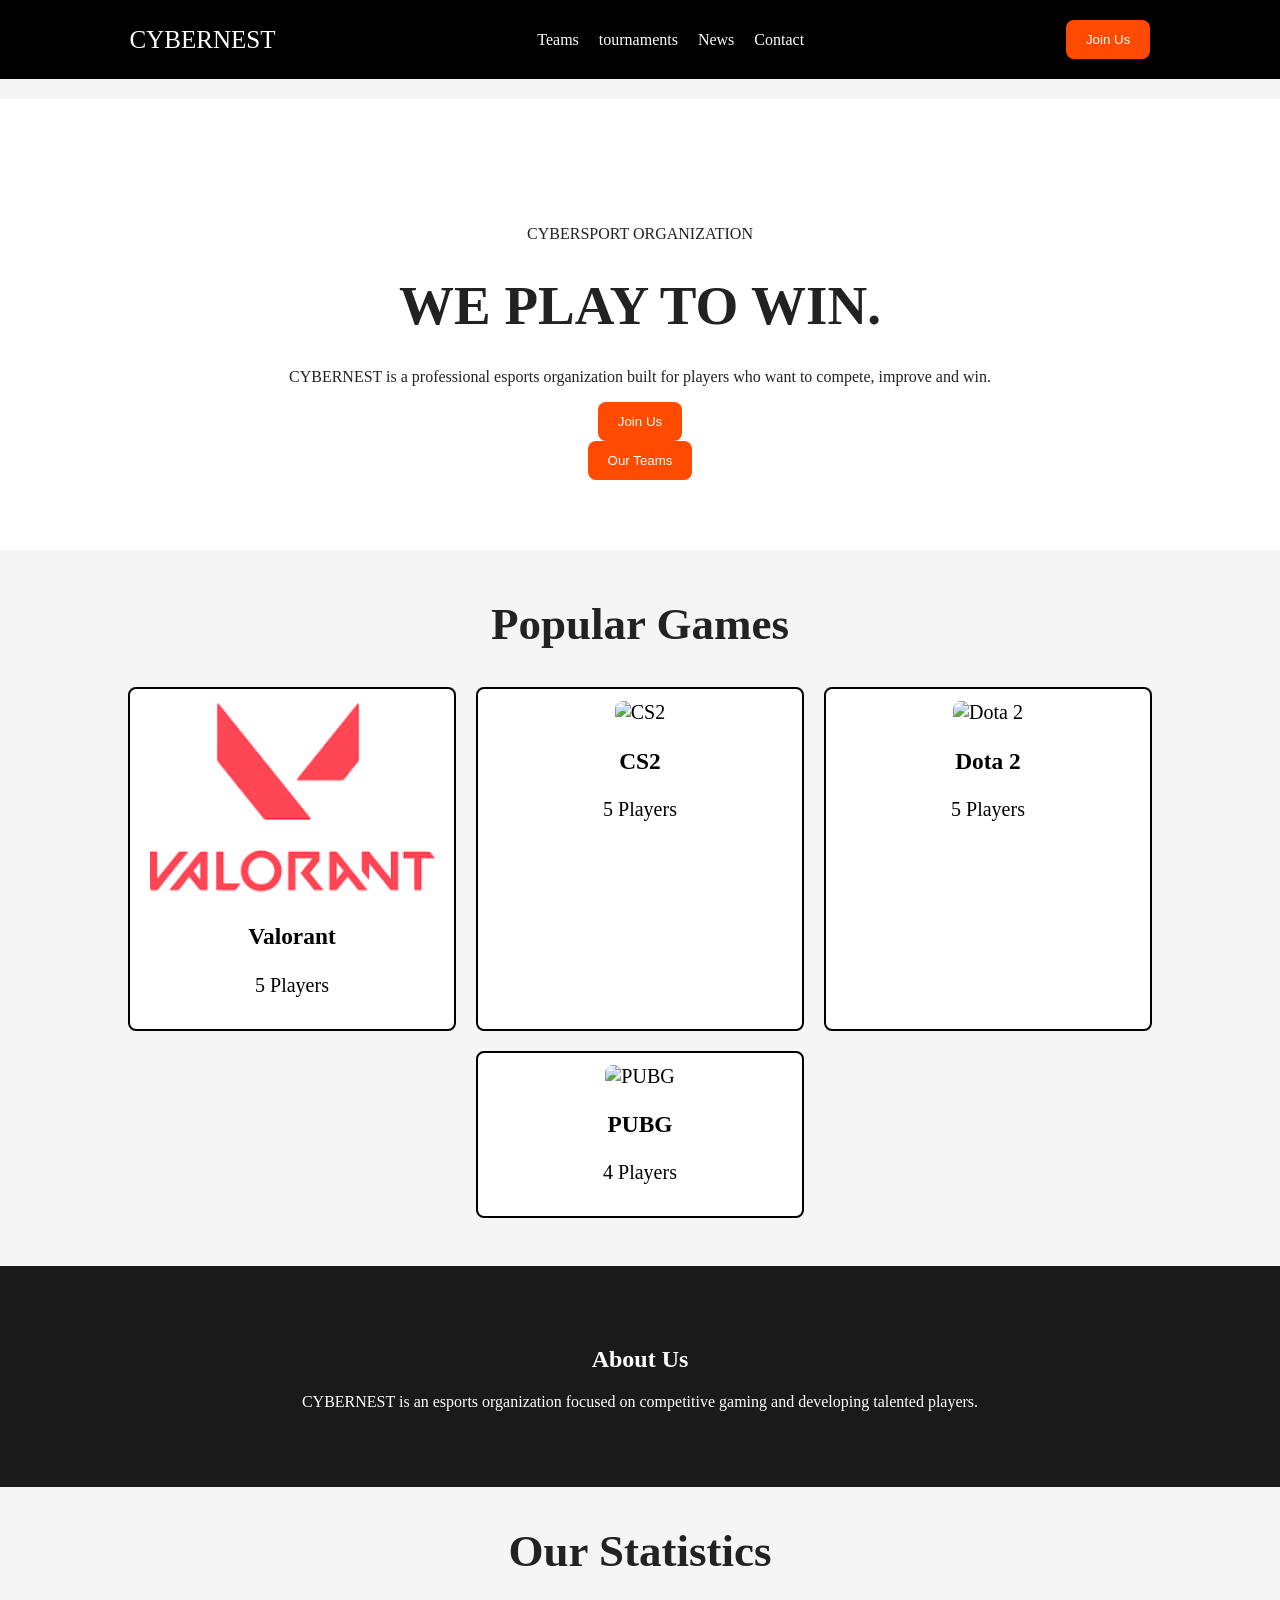
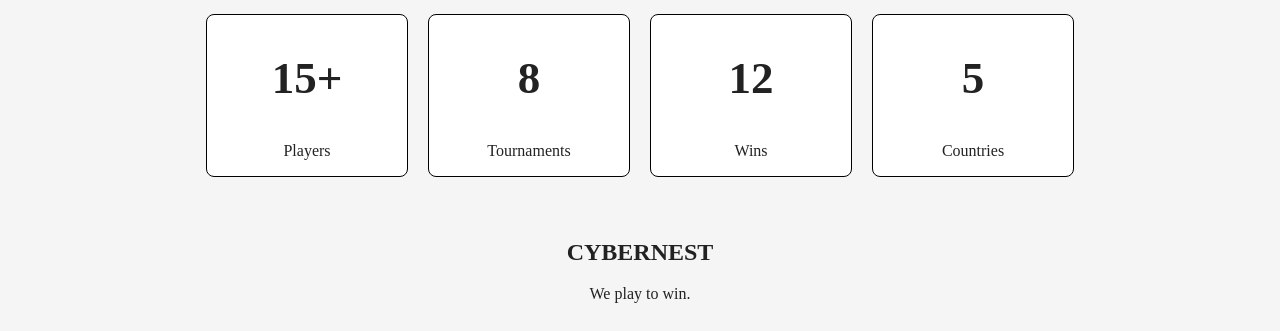
==== index.html @ b0284f23 "Add files via upload" ====
<!DOCTYPE html>
<html lang="en">

<head>
    <meta charset="UTF-8">
    <meta name="viewport" content="width=device-width, initial-scale=1.0">
    <title>Document</title>
    <link rel="stylesheet" href="/style.css">
    <link rel="stylesheet" href="https://unpkg.com/aos@2.3.1/dist/aos.css">
</head>

<body>
    <header>
        <a href="#home" class="logo" ><span>CYBER</span>NEST</a>
        <nav>
            <a href="/teams.html" >Teams</a>
            <a href="/tournaments.html" >tournaments</a>
            <a href="/news.html" >News</a>
            <a href="/contact.html" >Contact</a>
        </nav>
        <button class="" data-aos="fade-left">Join Us</button>
    </header>
    <main>
        <section class="hero">
            <div>
                <p>CYBERSPORT ORGANIZATION</p>
                <h1>WE PLAY TO WIN.</h1>
                <p> CYBERNEST is a professional esports organization built for players who want to compete, improve and
                    win. </p>
                <button>Join Us</button>
                <button>Our Teams</button>
            </div>
        </section>
        <section class="games">
            <h2>Popular Games</h2>
            <div class="cards">
                <div class="card">
                    <img src="[data-uri]"
                        alt="Valorant">
                    <h3>Valorant</h3>
                    <p>5 Players</p>
                </div>
                <div class="card"> <img
                        src="https://encrypted-tbn0.gstatic.com/images?q=tbn:ANd9GcQSjMYQryL0WUdTubtGE78YpEaG6FEXScgjTphgwYV8Vg&s=10"
                        alt="CS2">
                    <h3>CS2</h3>
                    <p>5 Players</p>
                </div>
                <div class="card"> <img
                        src="https://encrypted-tbn0.gstatic.com/images?q=tbn:ANd9GcTySUrcPOgkxTYENFWsx3AT09PerGdWp6yakh1ihdf8MA&s=10"
                        alt="Dota 2">
                    <h3>Dota 2</h3>
                    <p>5 Players</p>
                </div>
                <div class="card"> <img
                        src="https://encrypted-tbn0.gstatic.com/images?q=tbn:ANd9GcSKu2XfXbrg2F0AAH8K2RUBvZRhScwUN2TgKodjCMytjg&s"
                        alt="PUBG">
                    <h3>PUBG</h3>
                    <p>4 Players</p>
                </div>
            </div>
        </section>
        <section class="about">
            <h2>About Us</h2>
            <p> CYBERNEST is an esports organization focused on competitive gaming and developing talented players. </p>
        </section>
        <section class="statistics">
            <h2>Our Statistics</h2>
            <div class="stats">
                <div>
                    <h2>15+</h2>
                    <p>Players</p>
                </div>
                <div>
                    <h2>8</h2>
                    <p>Tournaments</p>
                </div>
                <div>
                    <h2>12</h2>
                    <p>Wins</p>
                </div>
                <div>
                    <h2>5</h2>
                    <p>Countries</p>
                </div>
            </div>
        </section>
    </main>
    <footer>
        <h2>CYBERNEST</h2>
        <p>We play to win.</p>
    </footer>
    <script src="https://unpkg.com/aos@2.3.1/dist/aos.js"></script>

<script>
    AOS.init();
</script>
</body>

</html>
---- style.css ----
body {
    margin: 0;
    padding: 0;
    background:#f5f5f5;
    color:#222;
}


header {
    display: flex;
    justify-content: space-between;
    align-items: center;
    margin-bottom: 20px;
    background:#000000;
    padding:20px 7%;
    Position: sticky ;
    top: 0;
    z-index: 1000;
}




.logo {
    color:white;
    font-size:25px;
    margin-left: 40px;
    text-decoration: none;
}

header button {
    margin-right: 40px;
}

nav {
    display: flex;
    gap: 20px;
}

nav a{
    color:white;
    text-decoration:none;
    transition:.3s;
}

nav a:hover{
    color:#ff4b00;
}


 button{
    background-color: #ff4b00;
    color:white;
    border:0;
    padding:12px 20px;
    border-radius:8px;
    transition:.3s;
}

button:hover{
    background-color: #000000;
    transform:translateY(-3px);
}


.hero{
    padding:70px 20px;
    background:white;
}

.hero div{
    display: flex;
    flex-direction: column;
    align-items: center;
    margin-top: 40px;

} 


.hero h1{
    font-size:55px;
    margin:15px 0;
}


.cards {
    display: flex;
    justify-content: center;
    flex-wrap: wrap;
    gap: 20px;
    color: #000000;
    font-size: 20px;
}

.card {
    width: 300px;
    text-align: center;
    border: 2px solid black;
    border-radius: 8px;
    padding: 12px;
    background:white;
    transition:.3s;
}


.card:hover{
    transform:translateY(-8px);
    border-color: black;
    box-shadow:0 5px 20px #ccc;
}

.card img {
    width: 95%;
    border-radius: 8px;
}

.games {
    margin-top: 48px;
    margin-bottom: 48px;
}


.games h2 {
    text-align: center;
    font-size:45px;

}


.about {
    text-align: center;
    padding:60px 20px;
    background:#1a1a1a;
    color: white;
}

.stats {
    display: flex;
    justify-content: center;
    gap: 20px;
}

.stats div {
    border: 1px solid black;
    width: 200px;
    text-align: center;
    border-radius: 8px;
    background:white;
    transition:.3s;
}

.stats div:hover{
    transform:translateY(-5px);
    border-color:#ff4b00;
}


.statistics h2 {
    text-align: center;
    font-size:45px;

}

footer {
    margin-top: 62px;
    margin-bottom: 28px;
    text-align: center; 
}
.team {
    text-align: center;
    padding: 60px 20px;
}

.team h1 {
    font-size: 50px;
}

.team0 {
    text-align: center;
    padding: 20px;
}
.team0 h2{
    font-size: 50px;
}

.teams {
    text-align: center;
    margin-bottom: 40px;
}
.tournaments .card {
    width: 280px;
    padding: 25px;
}
.featured {
    margin: 20px auto 50px;
    padding: 40px;
    max-width: 900px;
    text-align: center;
    background: #1a1a1a;
    color: white;
    border-radius: 8px;
}
.news .card {
    width: 300px;
}

.news .card img {
    height: 180px;
    object-fit: cover;
}

.contact {
    display: flex;
    justify-content: center;
    gap: 50px;
    padding: 40px 20px;
}

.contact-info {
    width: 350px;
    padding: 30px;
    background: white;
    border: 1px solid black;
    border-radius: 8px;
}

form {
    display: flex;
    flex-direction: column;
    gap: 15px;
    width: 400px;
}

form input,
form textarea {
    padding: 15px;
    border: 1px solid #999;
    border-radius: 8px;
    font-size: 16px;
}

form textarea {
    height: 150px;
    resize: none;
}

form button {
    width: 150px;
}
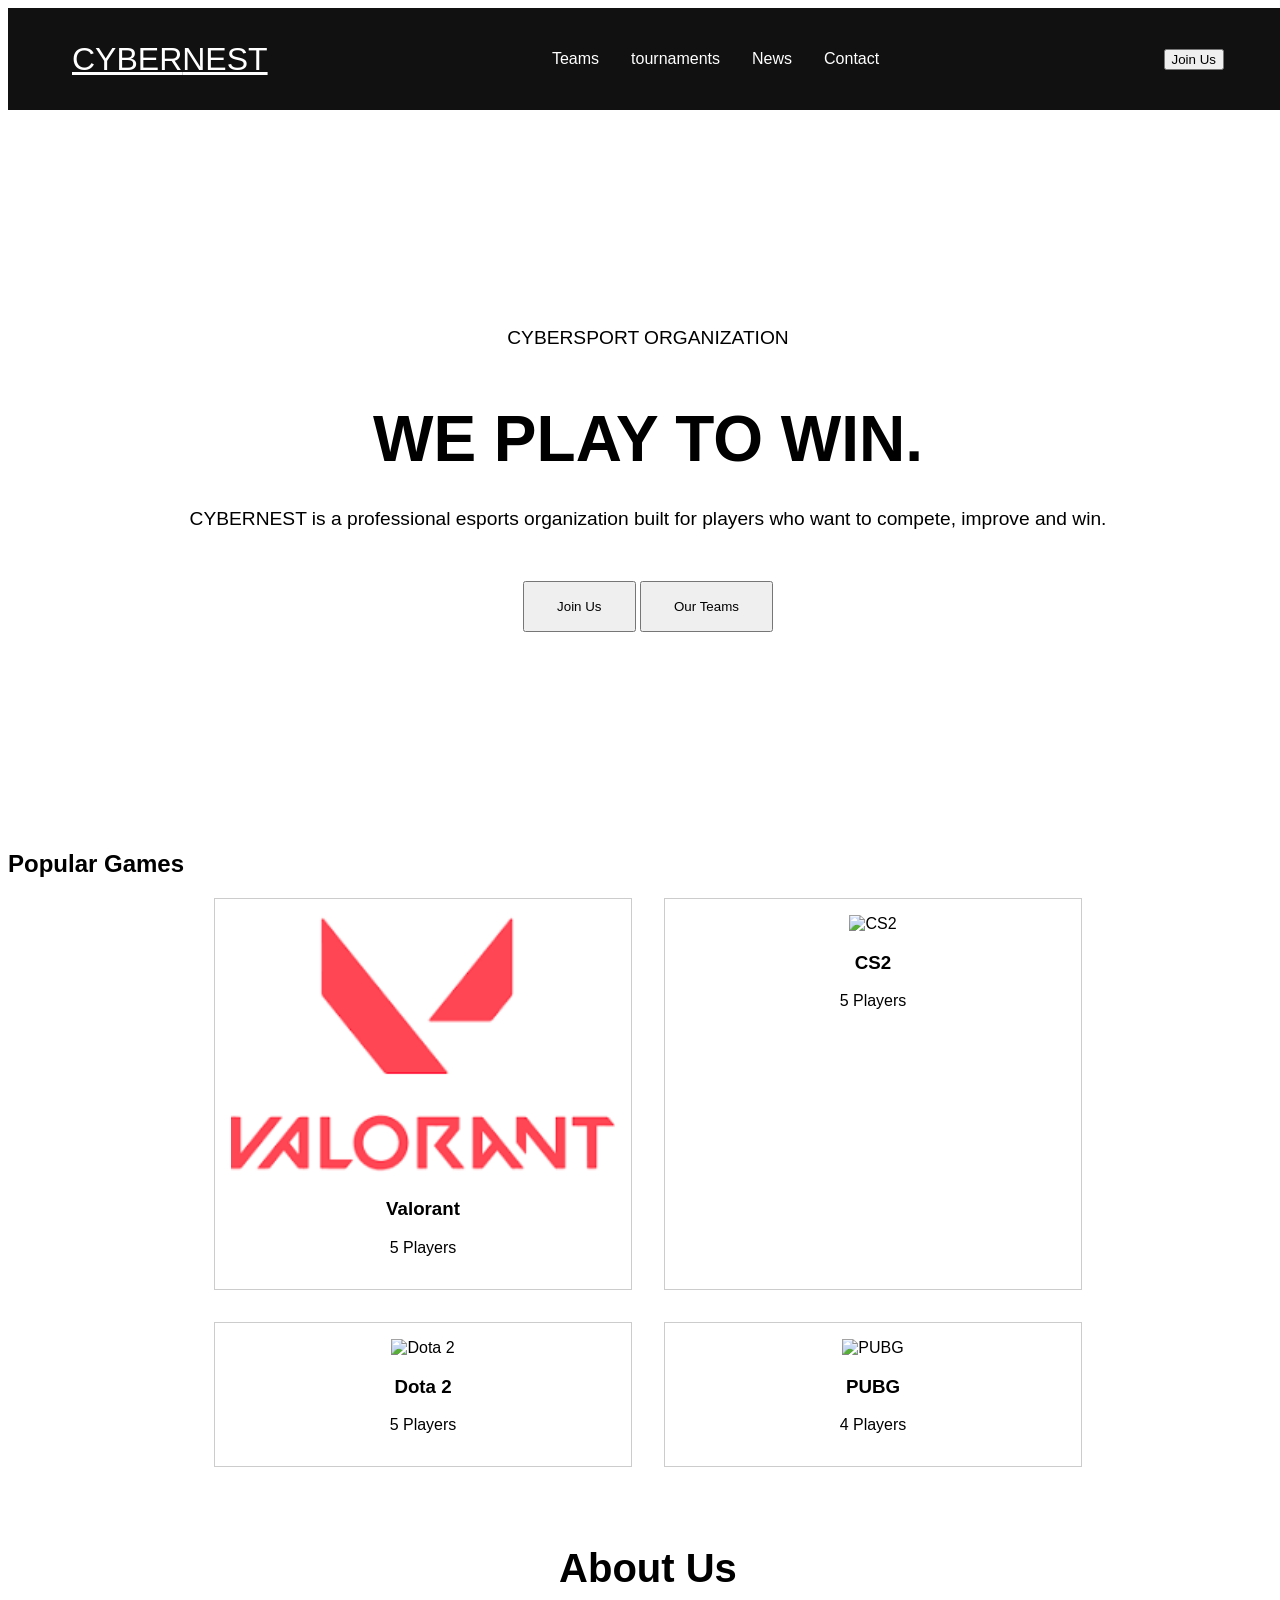
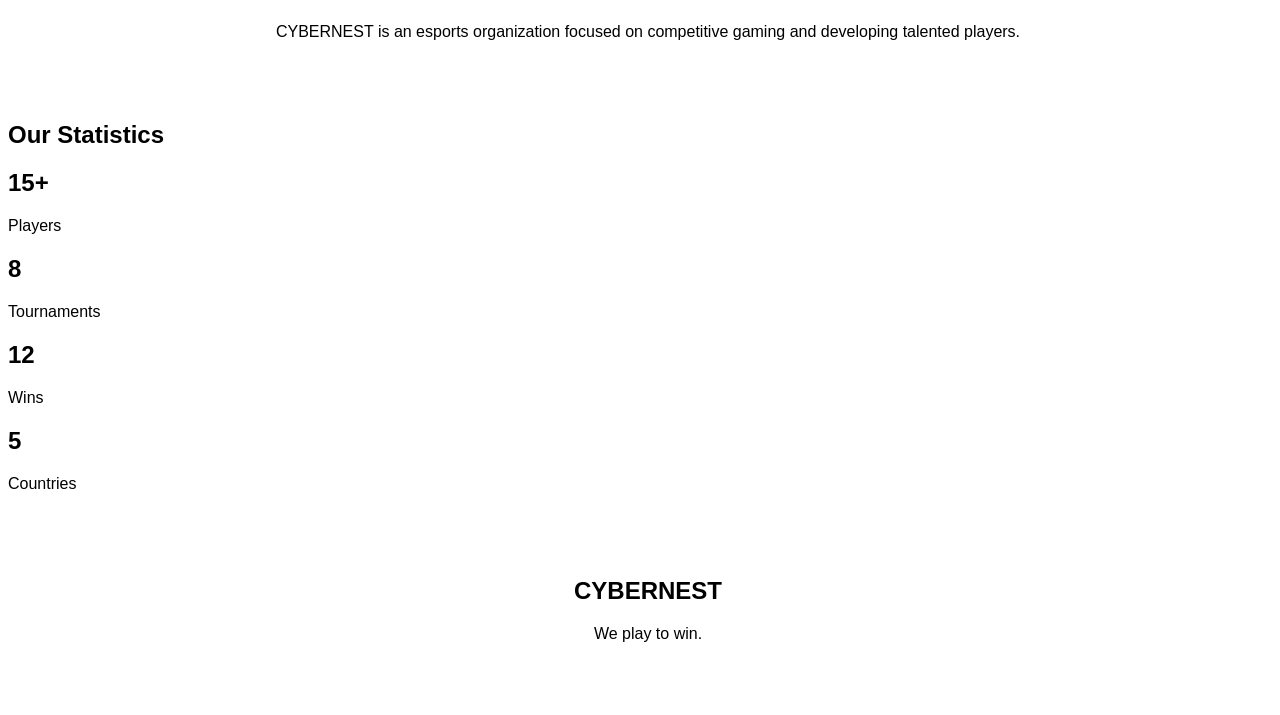
==== commit 4b66ecc7: "Update index.html" ====
--- a/index.html
+++ b/index.html
@@ -5,7 +5,7 @@
     <meta charset="UTF-8">
     <meta name="viewport" content="width=device-width, initial-scale=1.0">
     <title>Document</title>
-    <link rel="stylesheet" href="/style.css">
+    <link rel="stylesheet" href="style.css">
     <link rel="stylesheet" href="https://unpkg.com/aos@2.3.1/dist/aos.css">
 </head>
 
@@ -13,10 +13,10 @@
     <header>
         <a href="#home" class="logo" ><span>CYBER</span>NEST</a>
         <nav>
-            <a href="/teams.html" >Teams</a>
-            <a href="/tournaments.html" >tournaments</a>
-            <a href="/news.html" >News</a>
-            <a href="/contact.html" >Contact</a>
+            <a href="teams.html" >Teams</a>
+            <a href="tournaments.html" >tournaments</a>
+            <a href="news.html" >News</a>
+            <a href="contact.html" >Contact</a>
         </nav>
         <button class="" data-aos="fade-left">Join Us</button>
     </header>
@@ -97,4 +97,4 @@
 </script>
 </body>
 
-</html>+</html>
--- a/style.css
+++ b/style.css
@@ -1,249 +1,229 @@
+
+
 body {
-    margin: 0;
-    padding: 0;
-    background:#f5f5f5;
-    color:#222;
-}
+    width: 100%;
+    overflow-x: hidden;
+    font-family: Arial, sans-serif;
+}
+
+.container {
+    width: 90%;
+    max-width: 1200px;
+    margin: 0 auto;
+}
+
 
 
 header {
-    display: flex;
+    min-height: 70px;
+    background-color: #111;
+
+    display: flex;
+    align-items: center;
     justify-content: space-between;
+
+    padding: 1rem 5%;
+}
+
+.logo {
+    color: white;
+    font-size: 2rem;
+}
+
+nav {
+    display: flex;
+    gap: 2rem;
+}
+
+nav a {
+    color: white;
+    text-decoration: none;
+}
+
+
+.hero {
+    min-height: 70vh;
+
+    display: flex;
+    flex-direction: column;
+    justify-content: center;
     align-items: center;
-    margin-bottom: 20px;
-    background:#000000;
-    padding:20px 7%;
-    Position: sticky ;
-    top: 0;
-    z-index: 1000;
-}
-
-
-
-
-.logo {
-    color:white;
-    font-size:25px;
-    margin-left: 40px;
-    text-decoration: none;
-}
-
-header button {
-    margin-right: 40px;
-}
-
-nav {
-    display: flex;
-    gap: 20px;
-}
-
-nav a{
-    color:white;
-    text-decoration:none;
-    transition:.3s;
-}
-
-nav a:hover{
-    color:#ff4b00;
-}
-
-
- button{
-    background-color: #ff4b00;
-    color:white;
-    border:0;
-    padding:12px 20px;
-    border-radius:8px;
-    transition:.3s;
-}
-
-button:hover{
-    background-color: #000000;
-    transform:translateY(-3px);
-}
-
-
-.hero{
-    padding:70px 20px;
-    background:white;
-}
-
-.hero div{
-    display: flex;
-    flex-direction: column;
-    align-items: center;
-    margin-top: 40px;
-
-} 
-
-
-.hero h1{
-    font-size:55px;
-    margin:15px 0;
-}
-
+
+    text-align: center;
+    padding: 5vh 5%;
+}
+
+.hero h1 {
+    font-size: 5vw;
+    margin-bottom: 2rem;
+}
+
+.hero p {
+    font-size: 1.2rem;
+}
+
+.hero button {
+    margin-top: 2rem;
+    padding: 1rem 2rem;
+}
+
+
+
+.products {
+    padding: 5vh 0;
+}
 
 .cards {
     display: flex;
+    flex-wrap: wrap;
     justify-content: center;
-    flex-wrap: wrap;
-    gap: 20px;
-    color: #000000;
-    font-size: 20px;
+    gap: 2rem;
 }
 
 .card {
-    width: 300px;
-    text-align: center;
-    border: 2px solid black;
-    border-radius: 8px;
-    padding: 12px;
-    background:white;
-    transition:.3s;
-}
-
-
-.card:hover{
-    transform:translateY(-8px);
-    border-color: black;
-    box-shadow:0 5px 20px #ccc;
+    width: 30%;
+    min-width: 250px;
+
+    padding: 1rem;
+
+    text-align: center;
+    border: 1px solid #ccc;
 }
 
 .card img {
-    width: 95%;
-    border-radius: 8px;
-}
-
-.games {
-    margin-top: 48px;
-    margin-bottom: 48px;
-}
-
-
-.games h2 {
-    text-align: center;
-    font-size:45px;
-
+    width: 100%;
+    max-width: 100%;
+    height: auto;
+}
+
+.card h2 {
+    font-size: 1.5rem;
+    margin: 1rem 0;
+}
+
+.card button {
+    padding: 0.7rem 1.5rem;
 }
 
 
 .about {
-    text-align: center;
-    padding:60px 20px;
-    background:#1a1a1a;
-    color: white;
-}
-
-.stats {
+    padding: 5vh 0;
+    text-align: center;
+}
+
+.about h2 {
+    font-size: 2.5rem;
+    margin-bottom: 2rem;
+}
+
+.cards2 {
     display: flex;
     justify-content: center;
-    gap: 20px;
-}
-
-.stats div {
-    border: 1px solid black;
-    width: 200px;
-    text-align: center;
-    border-radius: 8px;
-    background:white;
-    transition:.3s;
-}
-
-.stats div:hover{
-    transform:translateY(-5px);
-    border-color:#ff4b00;
-}
-
-
-.statistics h2 {
-    text-align: center;
-    font-size:45px;
-
-}
+    gap: 2rem;
+}
+
+.card2 {
+    width: 30%;
+    padding: 1rem;
+}
+
+.card2 img {
+    width: 100%;
+    max-width: 100%;
+    height: auto;
+}
+
+.card2 h1 {
+    font-size: 1.5rem;
+    margin-bottom: 1rem;
+}
+
+
 
 footer {
-    margin-top: 62px;
-    margin-bottom: 28px;
-    text-align: center; 
-}
-.team {
-    text-align: center;
-    padding: 60px 20px;
-}
-
-.team h1 {
-    font-size: 50px;
-}
-
-.team0 {
-    text-align: center;
-    padding: 20px;
-}
-.team0 h2{
-    font-size: 50px;
-}
-
-.teams {
-    text-align: center;
-    margin-bottom: 40px;
-}
-.tournaments .card {
-    width: 280px;
-    padding: 25px;
-}
-.featured {
-    margin: 20px auto 50px;
-    padding: 40px;
-    max-width: 900px;
-    text-align: center;
-    background: #1a1a1a;
-    color: white;
-    border-radius: 8px;
-}
-.news .card {
-    width: 300px;
-}
-
-.news .card img {
-    height: 180px;
-    object-fit: cover;
-}
-
-.contact {
-    display: flex;
-    justify-content: center;
-    gap: 50px;
-    padding: 40px 20px;
-}
-
-.contact-info {
-    width: 350px;
-    padding: 30px;
-    background: white;
-    border: 1px solid black;
-    border-radius: 8px;
-}
-
-form {
-    display: flex;
-    flex-direction: column;
-    gap: 15px;
-    width: 400px;
-}
-
-form input,
-form textarea {
-    padding: 15px;
-    border: 1px solid #999;
-    border-radius: 8px;
-    font-size: 16px;
-}
-
-form textarea {
-    height: 150px;
-    resize: none;
-}
-
-form button {
-    width: 150px;
-}+    text-align: center;
+    padding: 3rem 5%;
+}
+
+
+@media (max-width: 768px) {
+
+    header {
+        flex-direction: column;
+        gap: 1rem;
+    }
+
+    nav {
+        gap: 1rem;
+    }
+
+    .hero h1 {
+        font-size: 3rem;
+    }
+
+    .card {
+        width: 45%;
+    }
+
+    .card2 {
+        width: 45%;
+    }
+
+}
+
+
+
+@media (max-width: 390px) {
+
+    .container {
+        width: 94%;
+    }
+
+    header {
+        padding: 1rem 3%;
+    }
+
+    .logo {
+        font-size: 1.5rem;
+    }
+
+    nav {
+        flex-wrap: wrap;
+        justify-content: center;
+        gap: 0.8rem;
+    }
+
+    .hero {
+        padding: 5vh 2%;
+    }
+
+    .hero h1 {
+        font-size: 2.2rem;
+    }
+
+    .hero p {
+        font-size: 1rem;
+    }
+
+    .card {
+        width: 100%;
+        min-width: 0;
+    }
+
+    .cards2 {
+        flex-direction: column;
+        align-items: center;
+    }
+
+    .card2 {
+        width: 100%;
+    }
+
+    .about h2 {
+        font-size: 2rem;
+    }
+
+    footer {
+        padding: 2rem 3%;
+    }
+}
